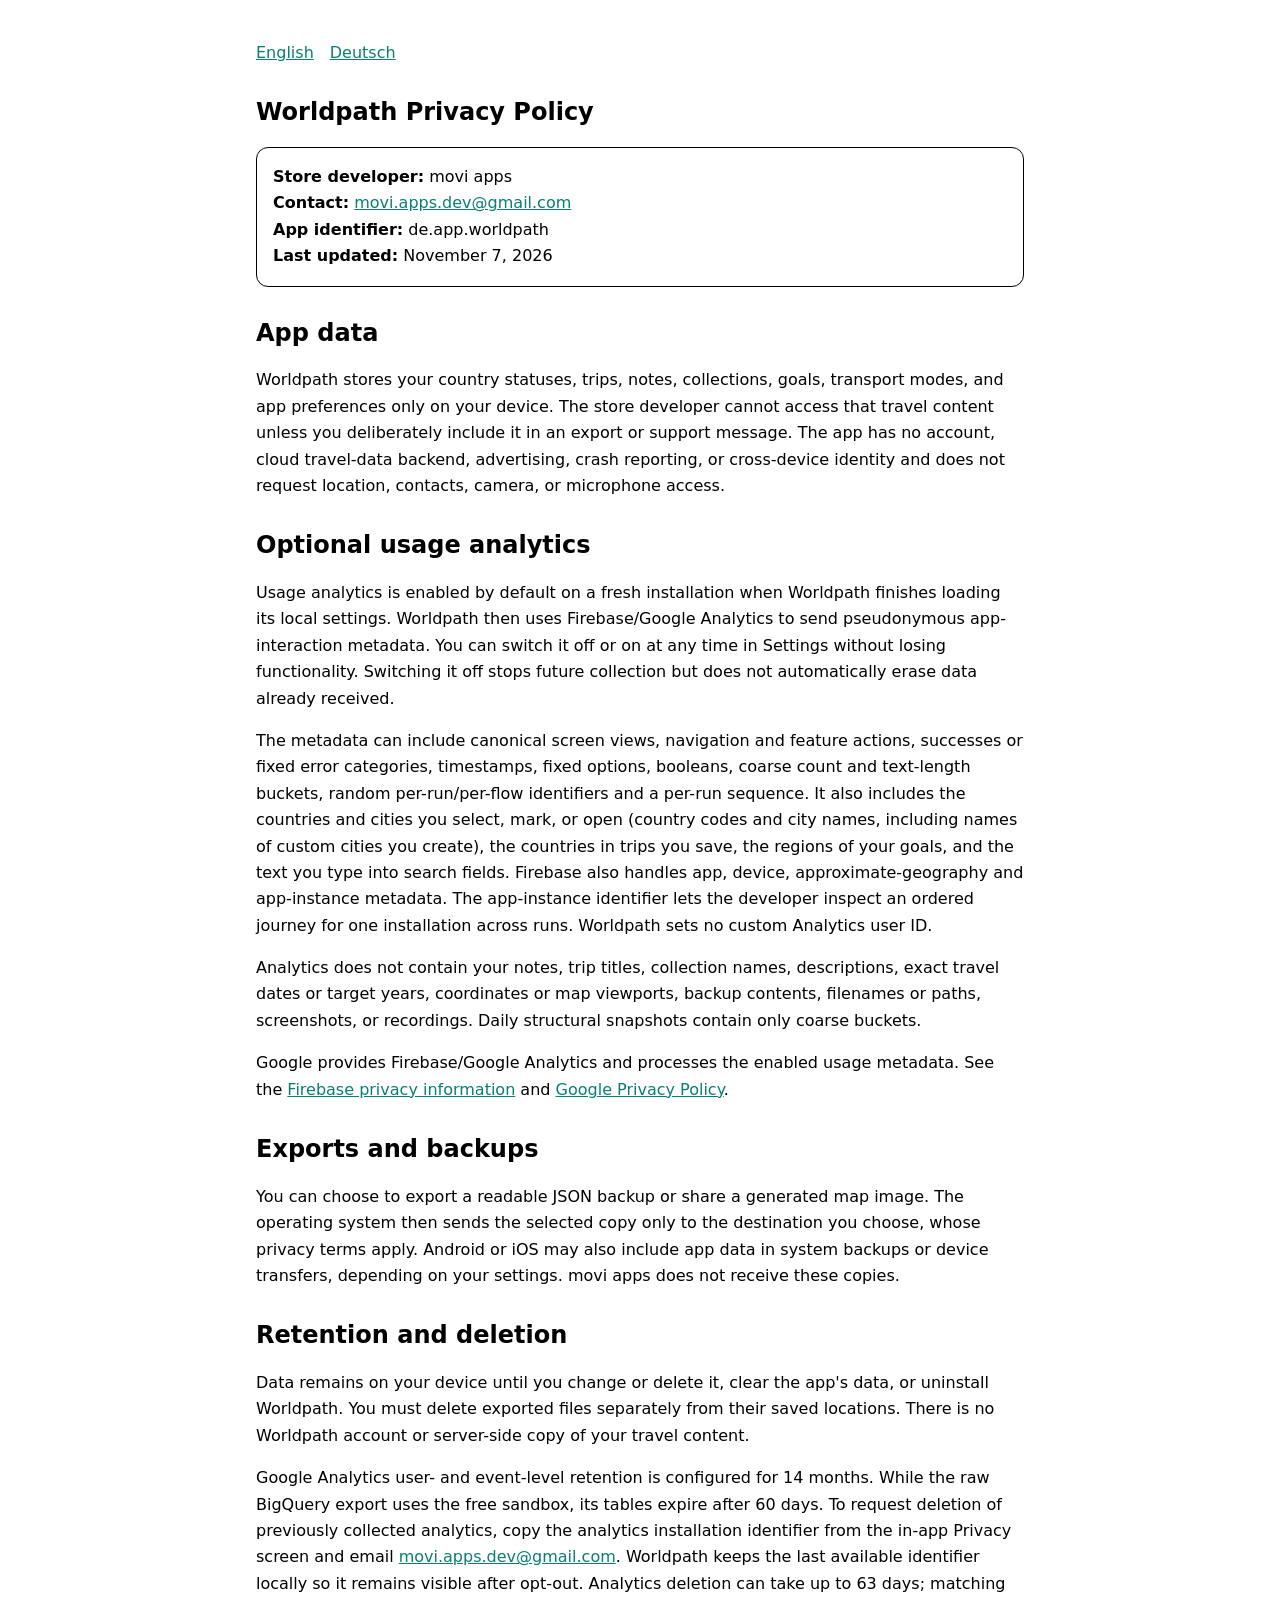
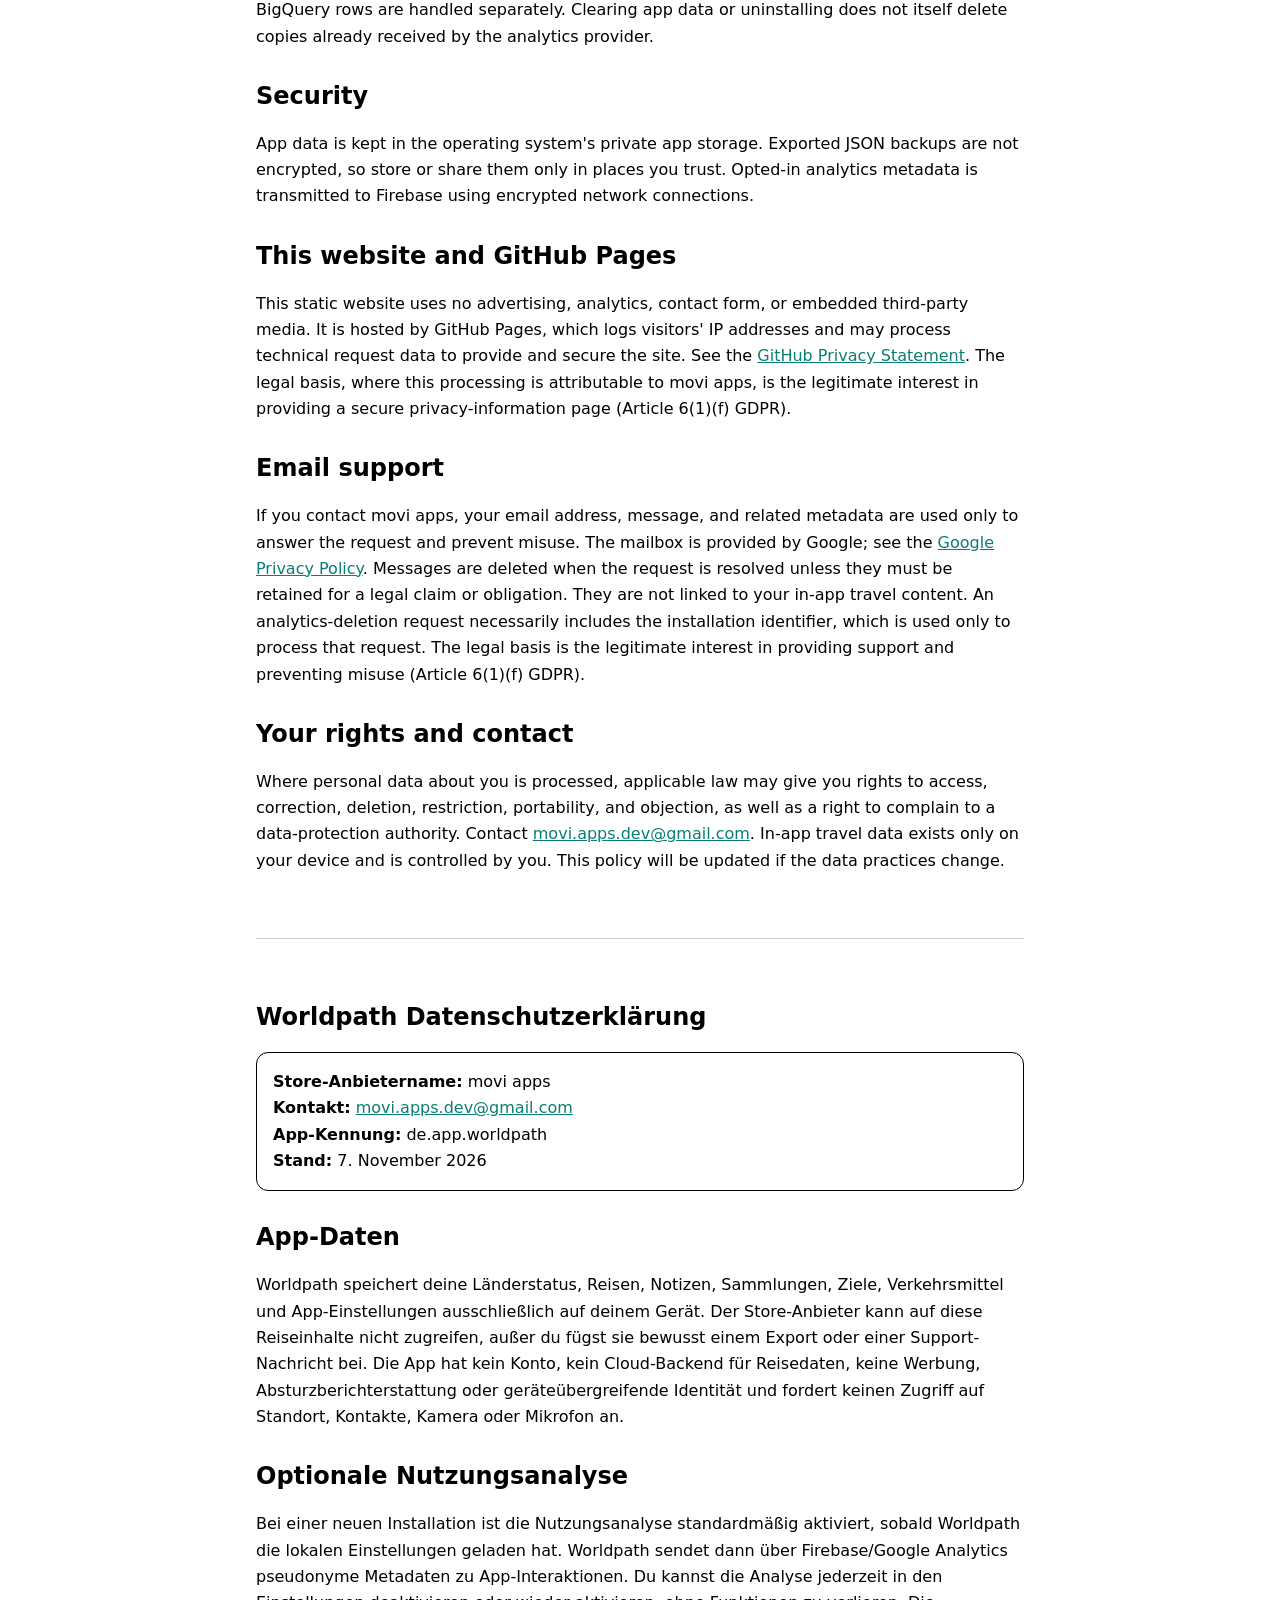
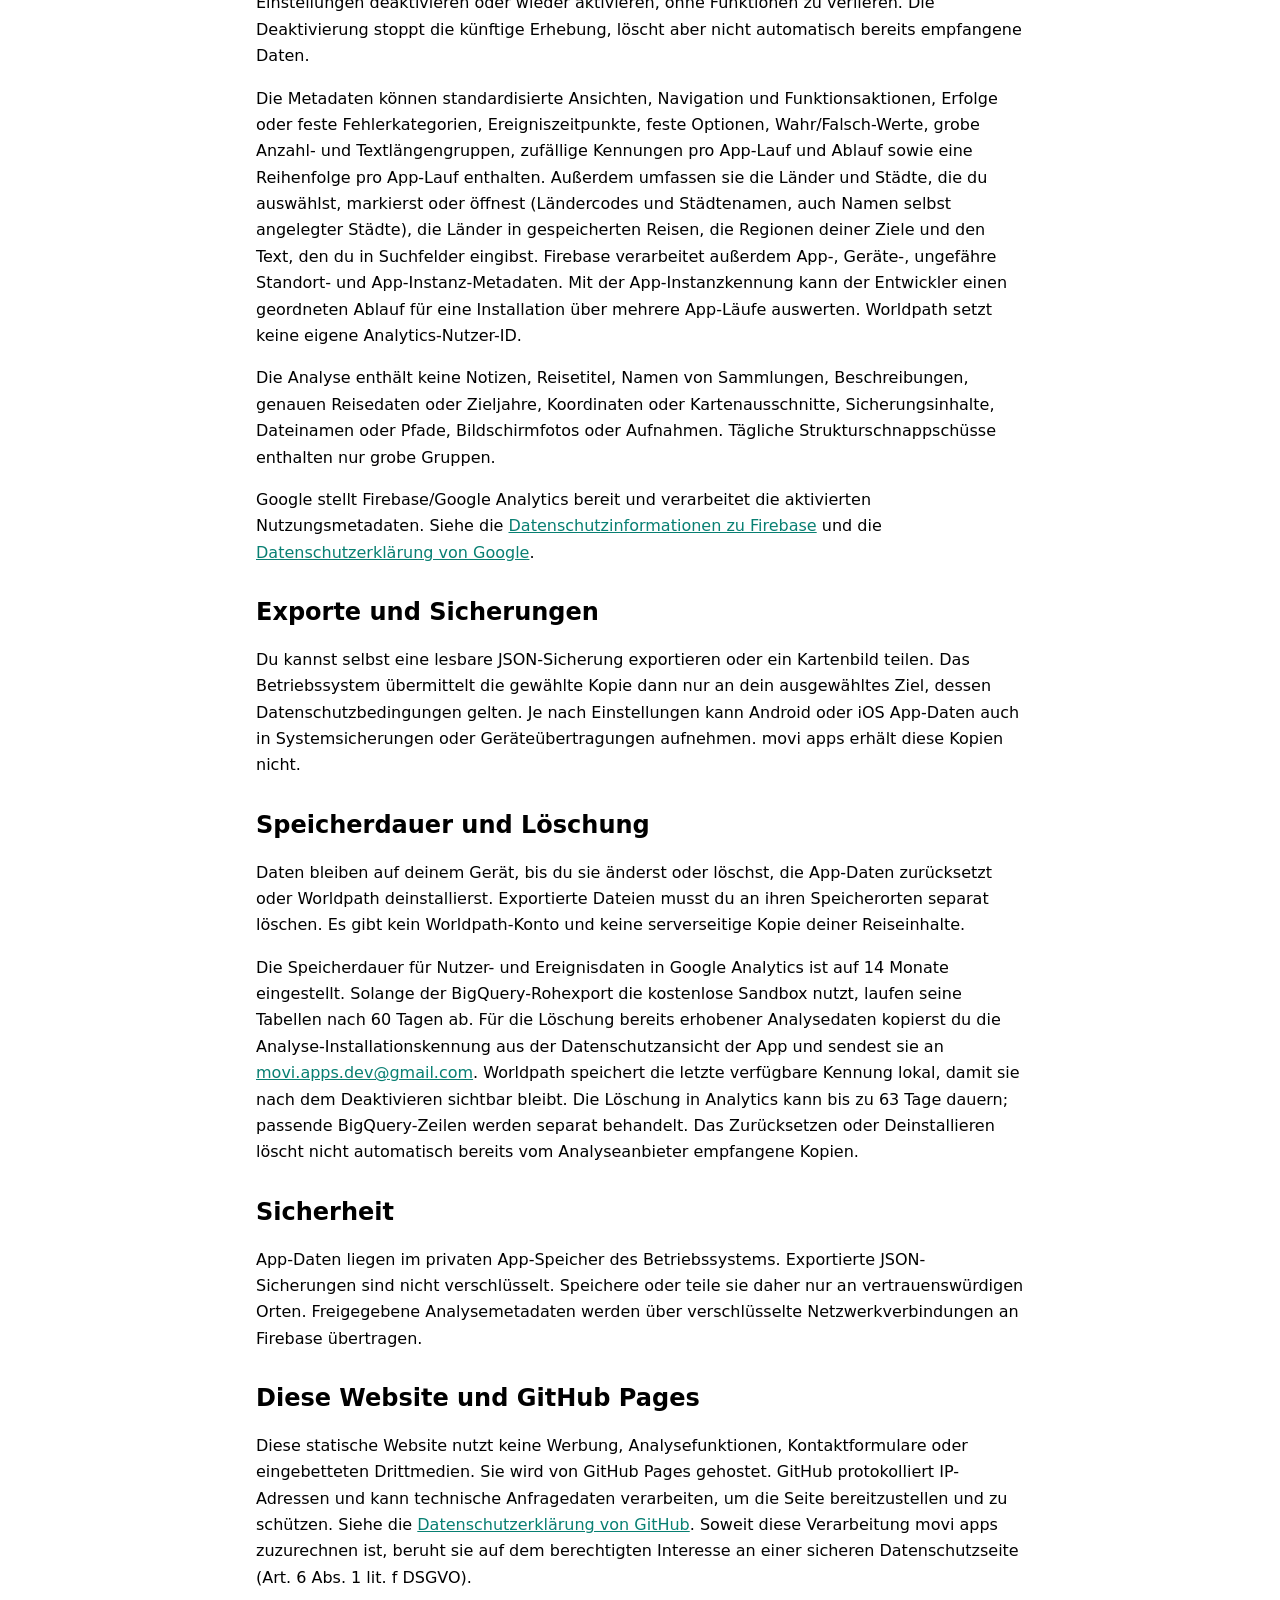
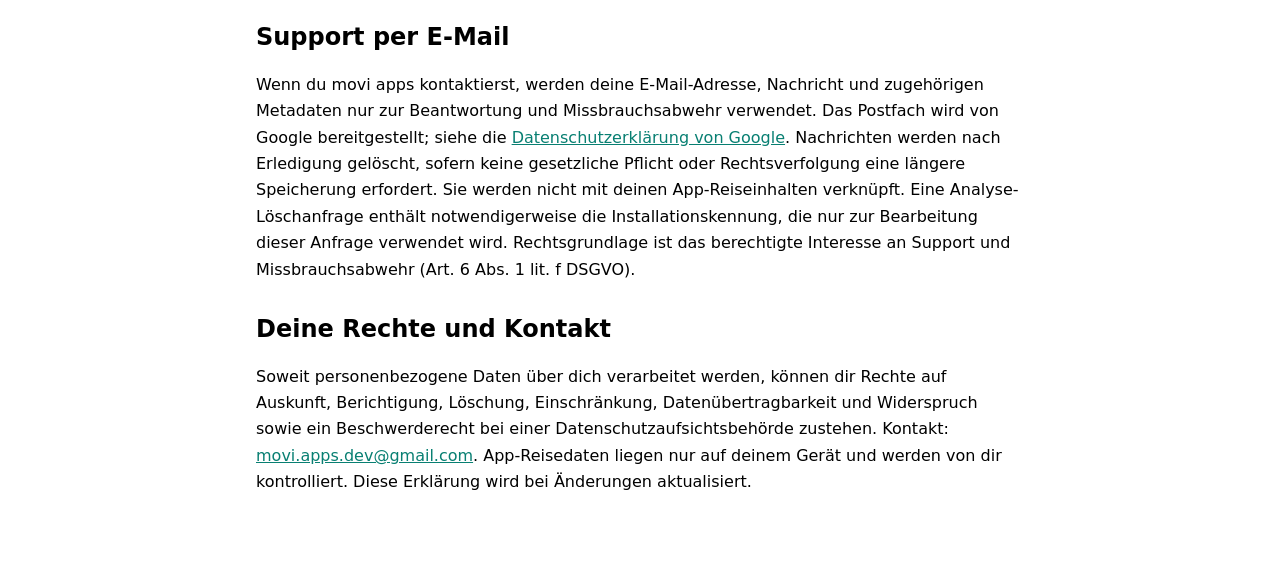
==== privacy/index.html @ 8952ccd3 "Publish Worldpath website and privacy policy" ====
<!doctype html>
<html lang="en">
  <head>
    <meta charset="utf-8">
    <meta name="viewport" content="width=device-width, initial-scale=1">
    <title>Worldpath Privacy Policy / Datenschutzerklärung</title>
    <meta name="description" content="Privacy policy for the Worldpath mobile app.">
    <style>
      :root {
        color-scheme: light dark;
        font-family: system-ui, -apple-system, BlinkMacSystemFont, "Segoe UI", sans-serif;
      }
      body { margin: 0; line-height: 1.65; }
      main { max-width: 48rem; margin: 0 auto; padding: 2.5rem 1.25rem 4rem; }
      h1, h2 { line-height: 1.2; }
      h2 { margin-top: 2rem; }
      nav { display: flex; gap: 1rem; margin-bottom: 2rem; }
      a { color: #087f72; }
      .meta { padding: 1rem; border: 1px solid currentColor; border-radius: .75rem; }
      hr { margin: 4rem 0; border: 0; border-top: 1px solid currentColor; opacity: .2; }
    </style>
  </head>
  <body>
    <main>
      <nav aria-label="Language">
        <a href="#english">English</a>
        <a href="#deutsch">Deutsch</a>
      </nav>

      <article id="english" lang="en">
        <h1>Worldpath Privacy Policy</h1>
        <p class="meta"><strong>Store developer:</strong> movi apps<br>
          <strong>Contact:</strong>
          <a href="mailto:movi.apps.dev@gmail.com">movi.apps.dev@gmail.com</a><br>
          <strong>App identifier:</strong> de.app.worldpath<br>
          <strong>Last updated:</strong> November 7, 2026</p>

        <h2>App data</h2>
        <p>Worldpath stores your country statuses, trips, notes, collections,
          goals, transport modes, and app preferences only on your device. The
          store developer cannot access that travel content unless you
          deliberately include it in an export or support message. The app has
          no account, cloud travel-data backend, advertising, crash reporting,
          or cross-device identity and does not request location, contacts,
          camera, or microphone access.</p>

        <h2>Optional usage analytics</h2>
        <p>Usage analytics is enabled by default on a fresh installation when
          Worldpath finishes loading its local settings. Worldpath then uses
          Firebase/Google Analytics to send pseudonymous app-interaction
          metadata. You can switch it off or on at any time in Settings without
          losing functionality. Switching it off stops future collection but
          does not automatically erase data already received.</p>
        <p>The metadata can include canonical screen views, navigation and
          feature actions, successes or fixed error categories, timestamps,
          fixed options, booleans, coarse count and text-length buckets,
          random per-run/per-flow identifiers and a per-run sequence. It also
          includes the countries and cities you select, mark, or open (country
          codes and city names, including names of custom cities you create),
          the countries in trips you save, the regions of your goals, and the
          text you type into search fields. Firebase
          also handles app, device, approximate-geography and app-instance
          metadata. The app-instance identifier lets the developer inspect an
          ordered journey for one installation across runs. Worldpath sets no
          custom Analytics user ID.</p>
        <p>Analytics does not contain your notes, trip titles, collection
          names, descriptions, exact travel dates or target years, coordinates
          or map viewports, backup contents, filenames or paths, screenshots,
          or recordings. Daily structural snapshots contain only coarse
          buckets.</p>
        <p>Google provides Firebase/Google Analytics and processes the enabled
          usage metadata. See the
          <a href="https://firebase.google.com/support/privacy">Firebase privacy information</a>
          and <a href="https://policies.google.com/privacy">Google Privacy Policy</a>.</p>

        <h2>Exports and backups</h2>
        <p>You can choose to export a readable JSON backup or share a generated
          map image. The operating system then sends the selected copy only to
          the destination you choose, whose privacy terms apply. Android or iOS
          may also include app data in system backups or device transfers,
          depending on your settings. movi apps does not receive these copies.</p>

        <h2>Retention and deletion</h2>
        <p>Data remains on your device until you change or delete it, clear the
          app's data, or uninstall Worldpath. You must delete exported files
          separately from their saved locations. There is no Worldpath account
          or server-side copy of your travel content.</p>
        <p>Google Analytics user- and event-level retention is configured for
          14 months. While the raw BigQuery export uses the free sandbox, its
          tables expire after 60 days. To request deletion of previously
          collected analytics, copy the analytics installation identifier from
          the in-app Privacy screen and email
          <a href="mailto:movi.apps.dev@gmail.com">movi.apps.dev@gmail.com</a>.
          Worldpath keeps the last available identifier locally so it remains
          visible after opt-out. Analytics deletion can take up to 63 days;
          matching BigQuery rows are handled separately. Clearing app data or
          uninstalling does not itself delete copies already received by the
          analytics provider.</p>

        <h2>Security</h2>
        <p>App data is kept in the operating system's private app storage.
          Exported JSON backups are not encrypted, so store or share them only
          in places you trust. Opted-in analytics metadata is transmitted to
          Firebase using encrypted network connections.</p>

        <h2>This website and GitHub Pages</h2>
        <p>This static website uses no advertising, analytics, contact form, or
          embedded third-party media. It is hosted by GitHub Pages, which logs
          visitors' IP addresses and may process technical request data to
          provide and secure the site. See the
          <a href="https://docs.github.com/en/site-policy/privacy-policies/github-general-privacy-statement">GitHub Privacy Statement</a>.
          The legal basis, where this processing is attributable to movi apps,
          is the legitimate interest in providing a secure privacy-information
          page (Article 6(1)(f) GDPR).</p>

        <h2>Email support</h2>
        <p>If you contact movi apps, your email address, message, and related
          metadata are used only to answer the request and prevent misuse. The
          mailbox is provided by Google; see the
          <a href="https://policies.google.com/privacy">Google Privacy Policy</a>.
          Messages are deleted when the request is resolved unless they must be
          retained for a legal claim or obligation. They are not linked to your
          in-app travel content. An analytics-deletion request necessarily
          includes the installation identifier, which is used only to process
          that request. The legal basis is the legitimate interest in
          providing support and preventing misuse (Article 6(1)(f) GDPR).</p>

        <h2>Your rights and contact</h2>
        <p>Where personal data about you is processed, applicable law may give
          you rights to access, correction, deletion, restriction, portability,
          and objection, as well as a right to complain to a data-protection
          authority. Contact
          <a href="mailto:movi.apps.dev@gmail.com">movi.apps.dev@gmail.com</a>.
          In-app travel data exists only on your device and is controlled by
          you. This policy will be updated if the data practices change.</p>
      </article>

      <hr>

      <article id="deutsch" lang="de">
        <h1>Worldpath Datenschutzerklärung</h1>
        <p class="meta"><strong>Store-Anbietername:</strong> movi apps<br>
          <strong>Kontakt:</strong>
          <a href="mailto:movi.apps.dev@gmail.com">movi.apps.dev@gmail.com</a><br>
          <strong>App-Kennung:</strong> de.app.worldpath<br>
          <strong>Stand:</strong> 7. November 2026</p>

        <h2>App-Daten</h2>
        <p>Worldpath speichert deine Länderstatus, Reisen, Notizen, Sammlungen,
          Ziele, Verkehrsmittel und App-Einstellungen ausschließlich auf deinem
          Gerät. Der Store-Anbieter kann auf diese Reiseinhalte nicht zugreifen,
          außer du fügst sie bewusst einem Export oder einer Support-Nachricht
          bei. Die App hat kein Konto, kein Cloud-Backend für Reisedaten, keine
          Werbung, Absturzberichterstattung oder geräteübergreifende Identität
          und fordert keinen Zugriff auf Standort, Kontakte, Kamera oder
          Mikrofon an.</p>

        <h2>Optionale Nutzungsanalyse</h2>
        <p>Bei einer neuen Installation ist die Nutzungsanalyse standardmäßig
          aktiviert, sobald Worldpath die lokalen Einstellungen geladen hat.
          Worldpath sendet dann über Firebase/Google Analytics pseudonyme
          Metadaten zu App-Interaktionen. Du kannst die Analyse jederzeit in
          den Einstellungen deaktivieren oder wieder aktivieren, ohne
          Funktionen zu verlieren. Die Deaktivierung stoppt die künftige
          Erhebung, löscht aber nicht automatisch bereits empfangene Daten.</p>
        <p>Die Metadaten können standardisierte Ansichten, Navigation und
          Funktionsaktionen, Erfolge oder feste Fehlerkategorien,
          Ereigniszeitpunkte, feste Optionen, Wahr/Falsch-Werte, grobe Anzahl-
          und Textlängengruppen, zufällige Kennungen pro App-Lauf und Ablauf
          sowie eine Reihenfolge pro App-Lauf enthalten. Außerdem umfassen sie
          die Länder und Städte, die du auswählst, markierst oder öffnest
          (Ländercodes und Städtenamen, auch Namen selbst angelegter Städte),
          die Länder in gespeicherten Reisen, die Regionen deiner Ziele und den
          Text, den du in Suchfelder eingibst. Firebase verarbeitet
          außerdem App-, Geräte-, ungefähre Standort- und App-Instanz-Metadaten.
          Mit der App-Instanzkennung kann der Entwickler einen geordneten Ablauf
          für eine Installation über mehrere App-Läufe auswerten. Worldpath
          setzt keine eigene Analytics-Nutzer-ID.</p>
        <p>Die Analyse enthält keine Notizen, Reisetitel, Namen von
          Sammlungen, Beschreibungen, genauen Reisedaten oder Zieljahre,
          Koordinaten oder Kartenausschnitte, Sicherungsinhalte, Dateinamen oder
          Pfade, Bildschirmfotos oder Aufnahmen. Tägliche
          Strukturschnappschüsse enthalten nur grobe Gruppen.</p>
        <p>Google stellt Firebase/Google Analytics bereit und verarbeitet die
          aktivierten Nutzungsmetadaten. Siehe die
          <a href="https://firebase.google.com/support/privacy">Datenschutzinformationen zu Firebase</a>
          und die <a href="https://policies.google.com/privacy?hl=de">Datenschutzerklärung von Google</a>.</p>

        <h2>Exporte und Sicherungen</h2>
        <p>Du kannst selbst eine lesbare JSON-Sicherung exportieren oder ein
          Kartenbild teilen. Das Betriebssystem übermittelt die gewählte Kopie
          dann nur an dein ausgewähltes Ziel, dessen Datenschutzbedingungen
          gelten. Je nach Einstellungen kann Android oder iOS App-Daten auch in
          Systemsicherungen oder Geräteübertragungen aufnehmen. movi apps
          erhält diese Kopien nicht.</p>

        <h2>Speicherdauer und Löschung</h2>
        <p>Daten bleiben auf deinem Gerät, bis du sie änderst oder löschst, die
          App-Daten zurücksetzt oder Worldpath deinstallierst. Exportierte
          Dateien musst du an ihren Speicherorten separat löschen. Es gibt kein
          Worldpath-Konto und keine serverseitige Kopie deiner Reiseinhalte.</p>
        <p>Die Speicherdauer für Nutzer- und Ereignisdaten in Google Analytics
          ist auf 14 Monate eingestellt. Solange der BigQuery-Rohexport die
          kostenlose Sandbox nutzt, laufen seine Tabellen nach 60 Tagen ab.
          Für die Löschung bereits erhobener Analysedaten kopierst du die
          Analyse-Installationskennung aus der Datenschutzansicht der App und
          sendest sie an
          <a href="mailto:movi.apps.dev@gmail.com">movi.apps.dev@gmail.com</a>.
          Worldpath speichert die letzte verfügbare Kennung lokal, damit sie
          nach dem Deaktivieren sichtbar bleibt. Die Löschung in Analytics kann
          bis zu 63 Tage dauern; passende BigQuery-Zeilen werden separat
          behandelt. Das Zurücksetzen oder Deinstallieren löscht nicht
          automatisch bereits vom Analyseanbieter empfangene Kopien.</p>

        <h2>Sicherheit</h2>
        <p>App-Daten liegen im privaten App-Speicher des Betriebssystems.
          Exportierte JSON-Sicherungen sind nicht verschlüsselt. Speichere oder
          teile sie daher nur an vertrauenswürdigen Orten. Freigegebene
          Analysemetadaten werden über verschlüsselte Netzwerkverbindungen an
          Firebase übertragen.</p>

        <h2>Diese Website und GitHub Pages</h2>
        <p>Diese statische Website nutzt keine Werbung, Analysefunktionen,
          Kontaktformulare oder eingebetteten Drittmedien. Sie wird von GitHub
          Pages gehostet. GitHub protokolliert IP-Adressen und kann technische
          Anfragedaten verarbeiten, um die Seite bereitzustellen und zu
          schützen. Siehe die
          <a href="https://docs.github.com/de/site-policy/privacy-policies/github-general-privacy-statement">Datenschutzerklärung von GitHub</a>.
          Soweit diese Verarbeitung movi apps zuzurechnen ist, beruht sie auf
          dem berechtigten Interesse an einer sicheren Datenschutzseite
          (Art. 6 Abs. 1 lit. f DSGVO).</p>

        <h2>Support per E-Mail</h2>
        <p>Wenn du movi apps kontaktierst, werden deine E-Mail-Adresse, Nachricht
          und zugehörigen Metadaten nur zur Beantwortung und Missbrauchsabwehr
          verwendet. Das Postfach wird von Google bereitgestellt; siehe die
          <a href="https://policies.google.com/privacy?hl=de">Datenschutzerklärung von Google</a>.
          Nachrichten werden nach Erledigung gelöscht, sofern keine gesetzliche
          Pflicht oder Rechtsverfolgung eine längere Speicherung erfordert. Sie
          werden nicht mit deinen App-Reiseinhalten verknüpft. Eine
          Analyse-Löschanfrage enthält notwendigerweise die Installationskennung,
          die nur zur Bearbeitung dieser Anfrage verwendet wird. Rechtsgrundlage
          ist das berechtigte Interesse an Support und Missbrauchsabwehr
          (Art. 6 Abs. 1 lit. f DSGVO).</p>

        <h2>Deine Rechte und Kontakt</h2>
        <p>Soweit personenbezogene Daten über dich verarbeitet werden, können
          dir Rechte auf Auskunft, Berichtigung, Löschung, Einschränkung,
          Datenübertragbarkeit und Widerspruch sowie ein Beschwerderecht bei
          einer Datenschutzaufsichtsbehörde zustehen. Kontakt:
          <a href="mailto:movi.apps.dev@gmail.com">movi.apps.dev@gmail.com</a>.
          App-Reisedaten liegen nur auf deinem Gerät und werden von dir
          kontrolliert. Diese Erklärung wird bei Änderungen aktualisiert.</p>
      </article>
    </main>
  </body>
</html>
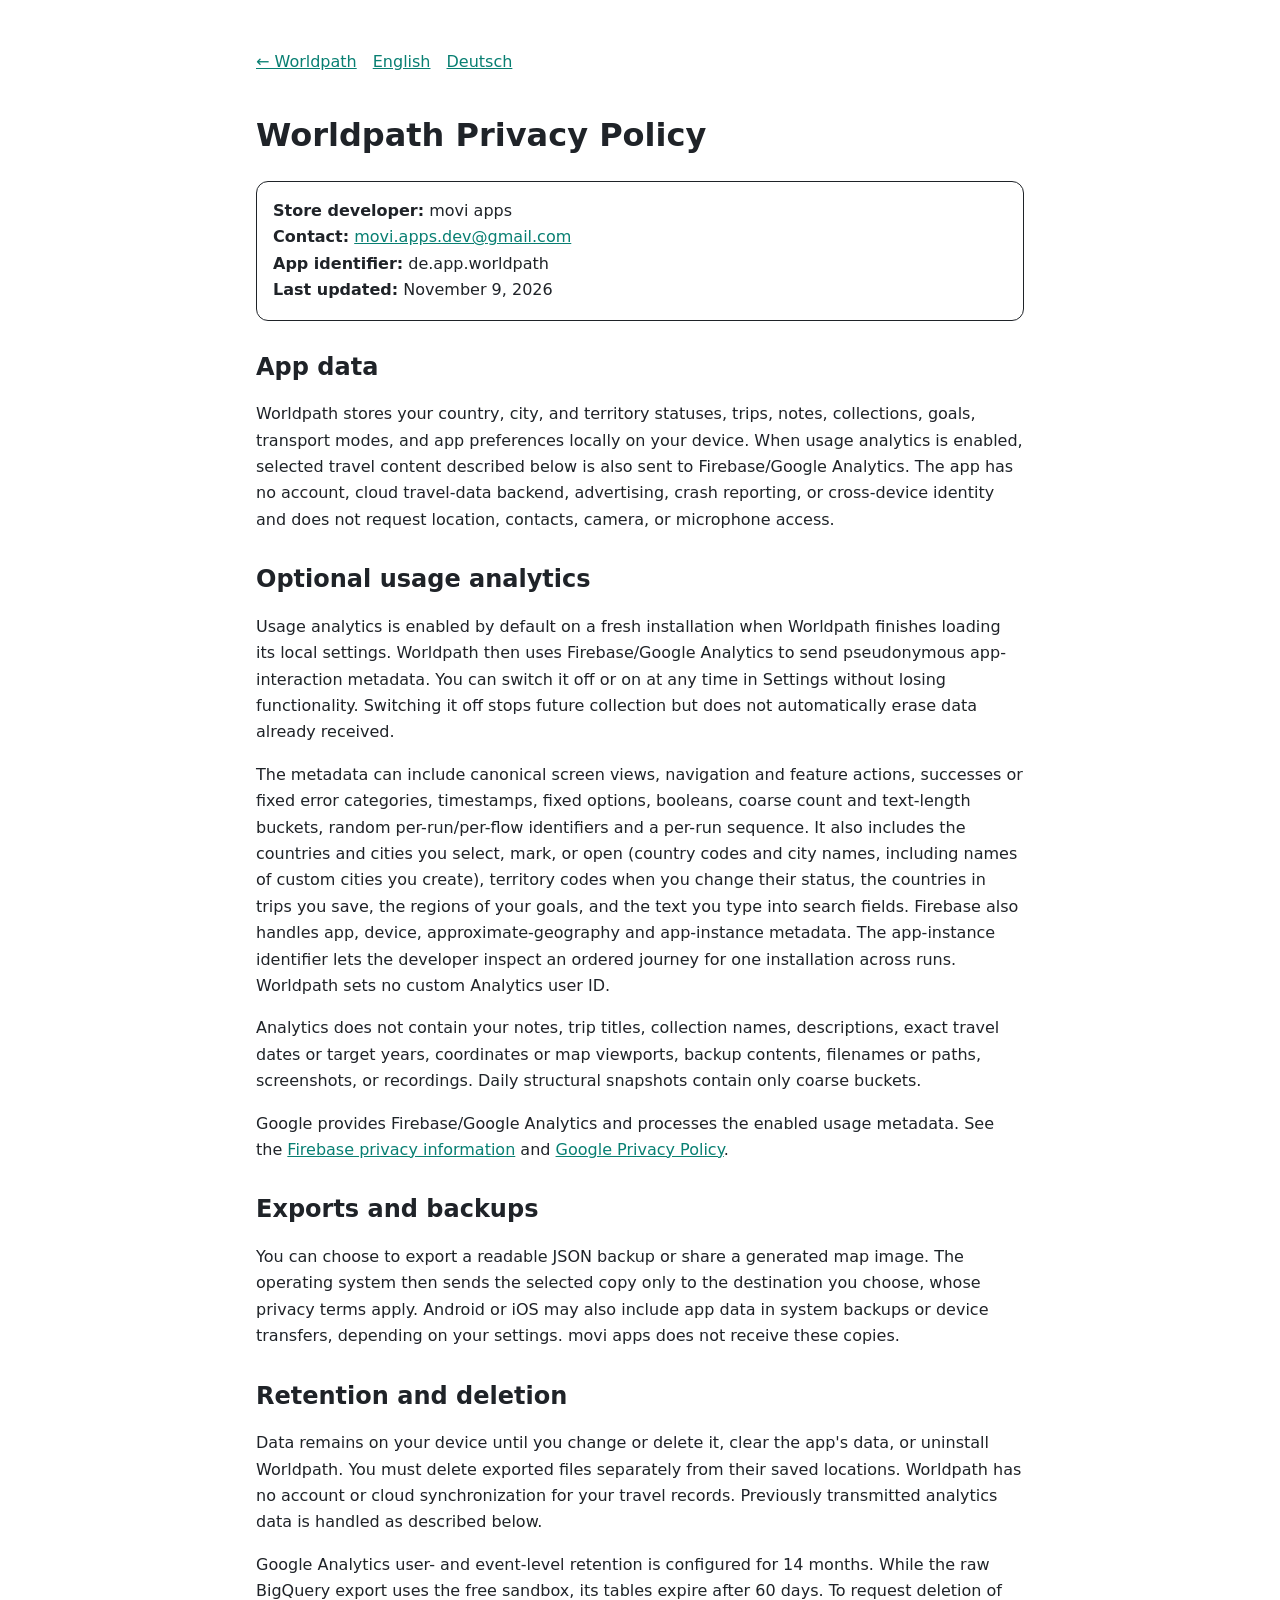
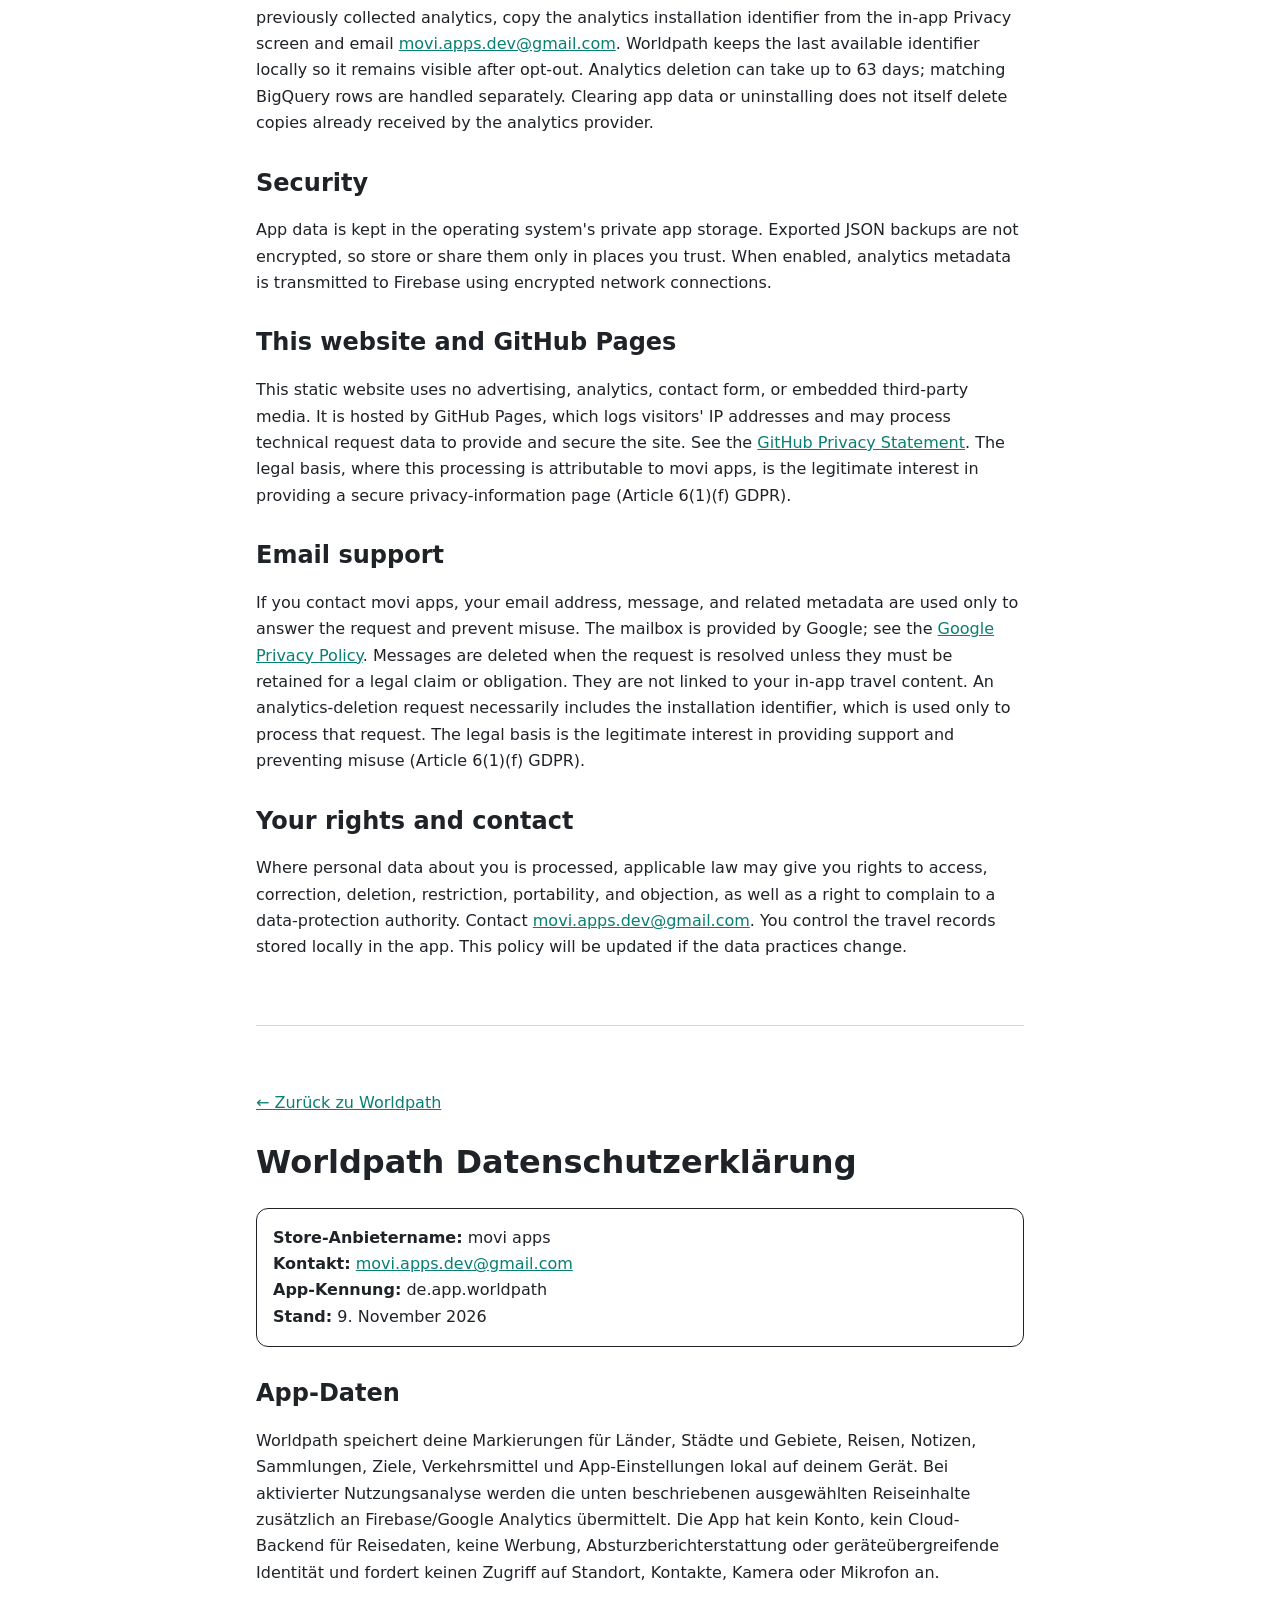
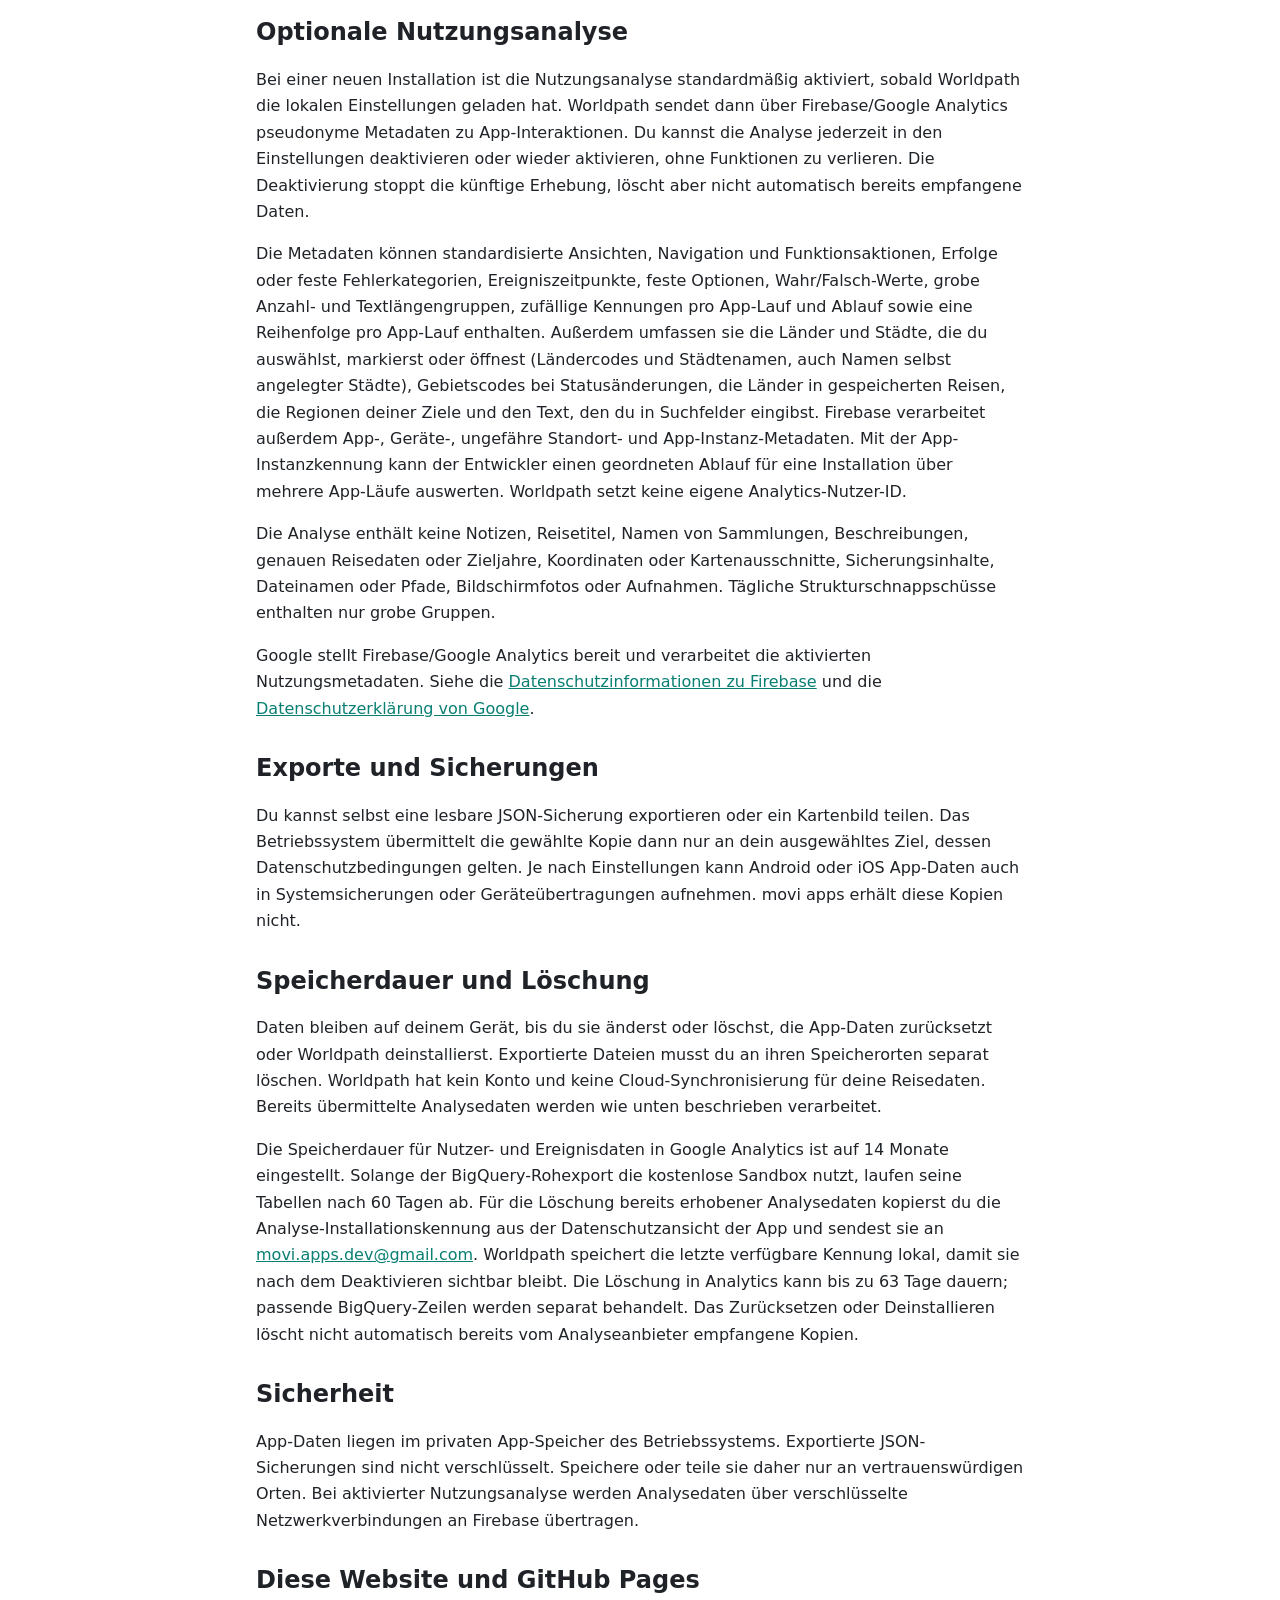
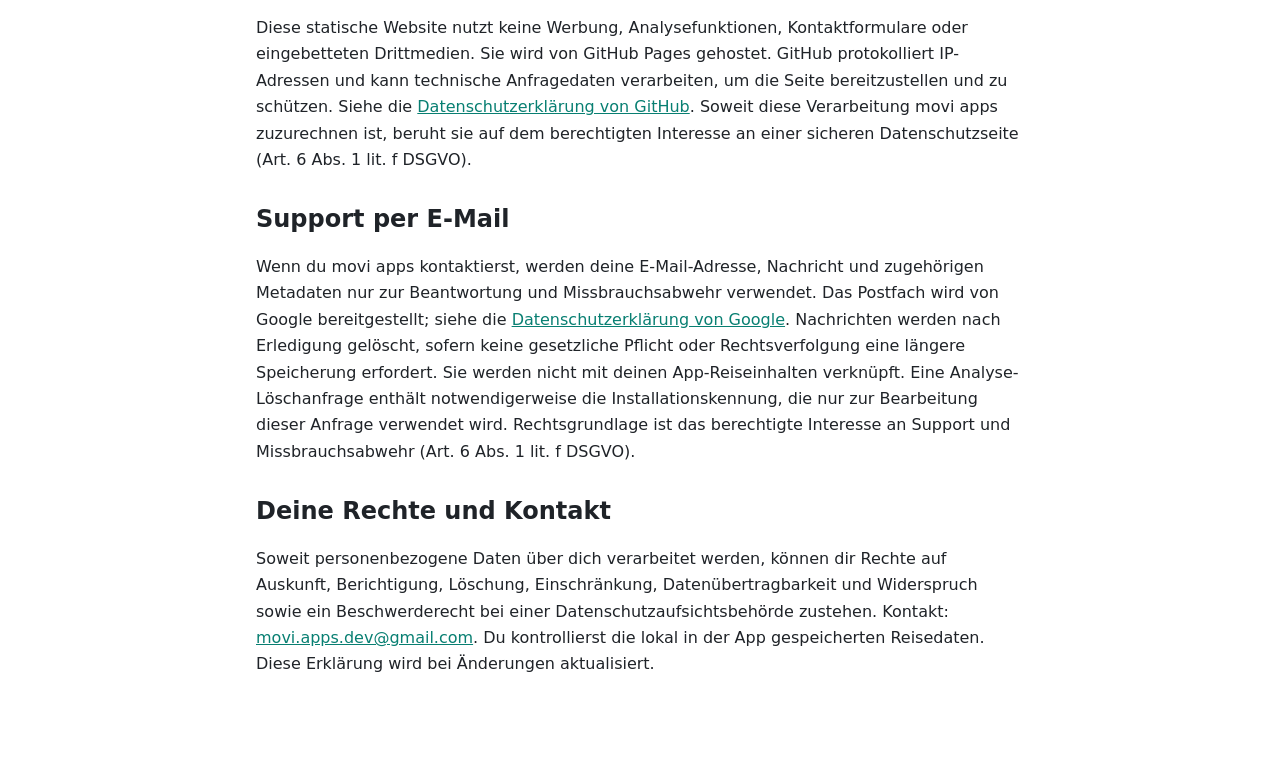
==== commit 53380648: "Polish site navigation and privacy presentation for launch" ====
--- a/privacy/index.html
+++ b/privacy/index.html
@@ -10,21 +10,29 @@
         color-scheme: light dark;
         font-family: system-ui, -apple-system, BlinkMacSystemFont, "Segoe UI", sans-serif;
       }
-      body { margin: 0; line-height: 1.65; }
-      main { max-width: 48rem; margin: 0 auto; padding: 2.5rem 1.25rem 4rem; }
+      body { margin: 0; line-height: 1.65; background: #fff; color: #1f2328; }
+      main { max-width: 48rem; margin: 0 auto; padding: 2.5rem 1.25rem 4rem; overflow-wrap: anywhere; }
       h1, h2 { line-height: 1.2; }
+      h1 { font-size: clamp(1.5rem, 5vw, 2rem); hyphens: auto; }
       h2 { margin-top: 2rem; }
-      nav { display: flex; gap: 1rem; margin-bottom: 2rem; }
+      nav { display: flex; flex-wrap: wrap; gap: 1rem; margin-bottom: 2rem; }
+      nav a { display: inline-flex; align-items: center; min-height: 44px; }
+      a:focus-visible { outline: 3px solid currentColor; outline-offset: 4px; }
       a { color: #087f72; }
+      @media (prefers-color-scheme: dark) {
+        body { background: #161b22; color: #e6edf3; }
+        a { color: #8ddbd0; }
+      }
       .meta { padding: 1rem; border: 1px solid currentColor; border-radius: .75rem; }
       hr { margin: 4rem 0; border: 0; border-top: 1px solid currentColor; opacity: .2; }
     </style>
   </head>
   <body>
     <main>
-      <nav aria-label="Language">
-        <a href="#english">English</a>
-        <a href="#deutsch">Deutsch</a>
+      <nav aria-label="Navigation">
+        <a href="../" aria-label="Back to Worldpath">← Worldpath</a>
+        <a href="#english" lang="en">English</a>
+        <a href="#deutsch" lang="de">Deutsch</a>
       </nav>
 
       <article id="english" lang="en">
@@ -33,16 +41,16 @@
           <strong>Contact:</strong>
           <a href="mailto:movi.apps.dev@gmail.com">movi.apps.dev@gmail.com</a><br>
           <strong>App identifier:</strong> de.app.worldpath<br>
-          <strong>Last updated:</strong> November 7, 2026</p>
+          <strong>Last updated:</strong> November 9, 2026</p>
 
         <h2>App data</h2>
-        <p>Worldpath stores your country statuses, trips, notes, collections,
-          goals, transport modes, and app preferences only on your device. The
-          store developer cannot access that travel content unless you
-          deliberately include it in an export or support message. The app has
-          no account, cloud travel-data backend, advertising, crash reporting,
-          or cross-device identity and does not request location, contacts,
-          camera, or microphone access.</p>
+        <p>Worldpath stores your country, city, and territory statuses, trips,
+          notes, collections, goals, transport modes, and app preferences
+          locally on your device. When usage analytics is enabled, selected
+          travel content described below is also sent to Firebase/Google
+          Analytics. The app has no account, cloud travel-data backend,
+          advertising, crash reporting, or cross-device identity and does not
+          request location, contacts, camera, or microphone access.</p>
 
         <h2>Optional usage analytics</h2>
         <p>Usage analytics is enabled by default on a fresh installation when
@@ -57,7 +65,8 @@
           random per-run/per-flow identifiers and a per-run sequence. It also
           includes the countries and cities you select, mark, or open (country
           codes and city names, including names of custom cities you create),
-          the countries in trips you save, the regions of your goals, and the
+          territory codes when you change their status, the countries in trips
+          you save, the regions of your goals, and the
           text you type into search fields. Firebase
           also handles app, device, approximate-geography and app-instance
           metadata. The app-instance identifier lets the developer inspect an
@@ -83,8 +92,9 @@
         <h2>Retention and deletion</h2>
         <p>Data remains on your device until you change or delete it, clear the
           app's data, or uninstall Worldpath. You must delete exported files
-          separately from their saved locations. There is no Worldpath account
-          or server-side copy of your travel content.</p>
+          separately from their saved locations. Worldpath has no account or
+          cloud synchronization for your travel records. Previously transmitted
+          analytics data is handled as described below.</p>
         <p>Google Analytics user- and event-level retention is configured for
           14 months. While the raw BigQuery export uses the free sandbox, its
           tables expire after 60 days. To request deletion of previously
@@ -100,7 +110,7 @@
         <h2>Security</h2>
         <p>App data is kept in the operating system's private app storage.
           Exported JSON backups are not encrypted, so store or share them only
-          in places you trust. Opted-in analytics metadata is transmitted to
+          in places you trust. When enabled, analytics metadata is transmitted to
           Firebase using encrypted network connections.</p>
 
         <h2>This website and GitHub Pages</h2>
@@ -131,26 +141,28 @@
           and objection, as well as a right to complain to a data-protection
           authority. Contact
           <a href="mailto:movi.apps.dev@gmail.com">movi.apps.dev@gmail.com</a>.
-          In-app travel data exists only on your device and is controlled by
-          you. This policy will be updated if the data practices change.</p>
+          You control the travel records stored locally in the app. This
+          policy will be updated if the data practices change.</p>
       </article>
 
       <hr>
 
       <article id="deutsch" lang="de">
+        <p><a href="../de/">← Zurück zu Worldpath</a></p>
         <h1>Worldpath Datenschutzerklärung</h1>
         <p class="meta"><strong>Store-Anbietername:</strong> movi apps<br>
           <strong>Kontakt:</strong>
           <a href="mailto:movi.apps.dev@gmail.com">movi.apps.dev@gmail.com</a><br>
           <strong>App-Kennung:</strong> de.app.worldpath<br>
-          <strong>Stand:</strong> 7. November 2026</p>
+          <strong>Stand:</strong> 9. November 2026</p>
 
         <h2>App-Daten</h2>
-        <p>Worldpath speichert deine Länderstatus, Reisen, Notizen, Sammlungen,
-          Ziele, Verkehrsmittel und App-Einstellungen ausschließlich auf deinem
-          Gerät. Der Store-Anbieter kann auf diese Reiseinhalte nicht zugreifen,
-          außer du fügst sie bewusst einem Export oder einer Support-Nachricht
-          bei. Die App hat kein Konto, kein Cloud-Backend für Reisedaten, keine
+        <p>Worldpath speichert deine Markierungen für Länder, Städte und
+          Gebiete, Reisen, Notizen, Sammlungen, Ziele, Verkehrsmittel und
+          App-Einstellungen lokal auf deinem Gerät. Bei aktivierter
+          Nutzungsanalyse werden die unten beschriebenen ausgewählten
+          Reiseinhalte zusätzlich an Firebase/Google Analytics übermittelt.
+          Die App hat kein Konto, kein Cloud-Backend für Reisedaten, keine
           Werbung, Absturzberichterstattung oder geräteübergreifende Identität
           und fordert keinen Zugriff auf Standort, Kontakte, Kamera oder
           Mikrofon an.</p>
@@ -170,7 +182,8 @@
           sowie eine Reihenfolge pro App-Lauf enthalten. Außerdem umfassen sie
           die Länder und Städte, die du auswählst, markierst oder öffnest
           (Ländercodes und Städtenamen, auch Namen selbst angelegter Städte),
-          die Länder in gespeicherten Reisen, die Regionen deiner Ziele und den
+          Gebietscodes bei Statusänderungen, die Länder in gespeicherten
+          Reisen, die Regionen deiner Ziele und den
           Text, den du in Suchfelder eingibst. Firebase verarbeitet
           außerdem App-, Geräte-, ungefähre Standort- und App-Instanz-Metadaten.
           Mit der App-Instanzkennung kann der Entwickler einen geordneten Ablauf
@@ -197,8 +210,10 @@
         <h2>Speicherdauer und Löschung</h2>
         <p>Daten bleiben auf deinem Gerät, bis du sie änderst oder löschst, die
           App-Daten zurücksetzt oder Worldpath deinstallierst. Exportierte
-          Dateien musst du an ihren Speicherorten separat löschen. Es gibt kein
-          Worldpath-Konto und keine serverseitige Kopie deiner Reiseinhalte.</p>
+          Dateien musst du an ihren Speicherorten separat löschen. Worldpath
+          hat kein Konto und keine Cloud-Synchronisierung für deine Reisedaten.
+          Bereits übermittelte Analysedaten werden wie unten beschrieben
+          verarbeitet.</p>
         <p>Die Speicherdauer für Nutzer- und Ereignisdaten in Google Analytics
           ist auf 14 Monate eingestellt. Solange der BigQuery-Rohexport die
           kostenlose Sandbox nutzt, laufen seine Tabellen nach 60 Tagen ab.
@@ -215,9 +230,9 @@
         <h2>Sicherheit</h2>
         <p>App-Daten liegen im privaten App-Speicher des Betriebssystems.
           Exportierte JSON-Sicherungen sind nicht verschlüsselt. Speichere oder
-          teile sie daher nur an vertrauenswürdigen Orten. Freigegebene
-          Analysemetadaten werden über verschlüsselte Netzwerkverbindungen an
-          Firebase übertragen.</p>
+          teile sie daher nur an vertrauenswürdigen Orten. Bei aktivierter
+          Nutzungsanalyse werden Analysedaten über verschlüsselte
+          Netzwerkverbindungen an Firebase übertragen.</p>
 
         <h2>Diese Website und GitHub Pages</h2>
         <p>Diese statische Website nutzt keine Werbung, Analysefunktionen,
@@ -249,8 +264,8 @@
           Datenübertragbarkeit und Widerspruch sowie ein Beschwerderecht bei
           einer Datenschutzaufsichtsbehörde zustehen. Kontakt:
           <a href="mailto:movi.apps.dev@gmail.com">movi.apps.dev@gmail.com</a>.
-          App-Reisedaten liegen nur auf deinem Gerät und werden von dir
-          kontrolliert. Diese Erklärung wird bei Änderungen aktualisiert.</p>
+          Du kontrollierst die lokal in der App gespeicherten Reisedaten.
+          Diese Erklärung wird bei Änderungen aktualisiert.</p>
       </article>
     </main>
   </body>
